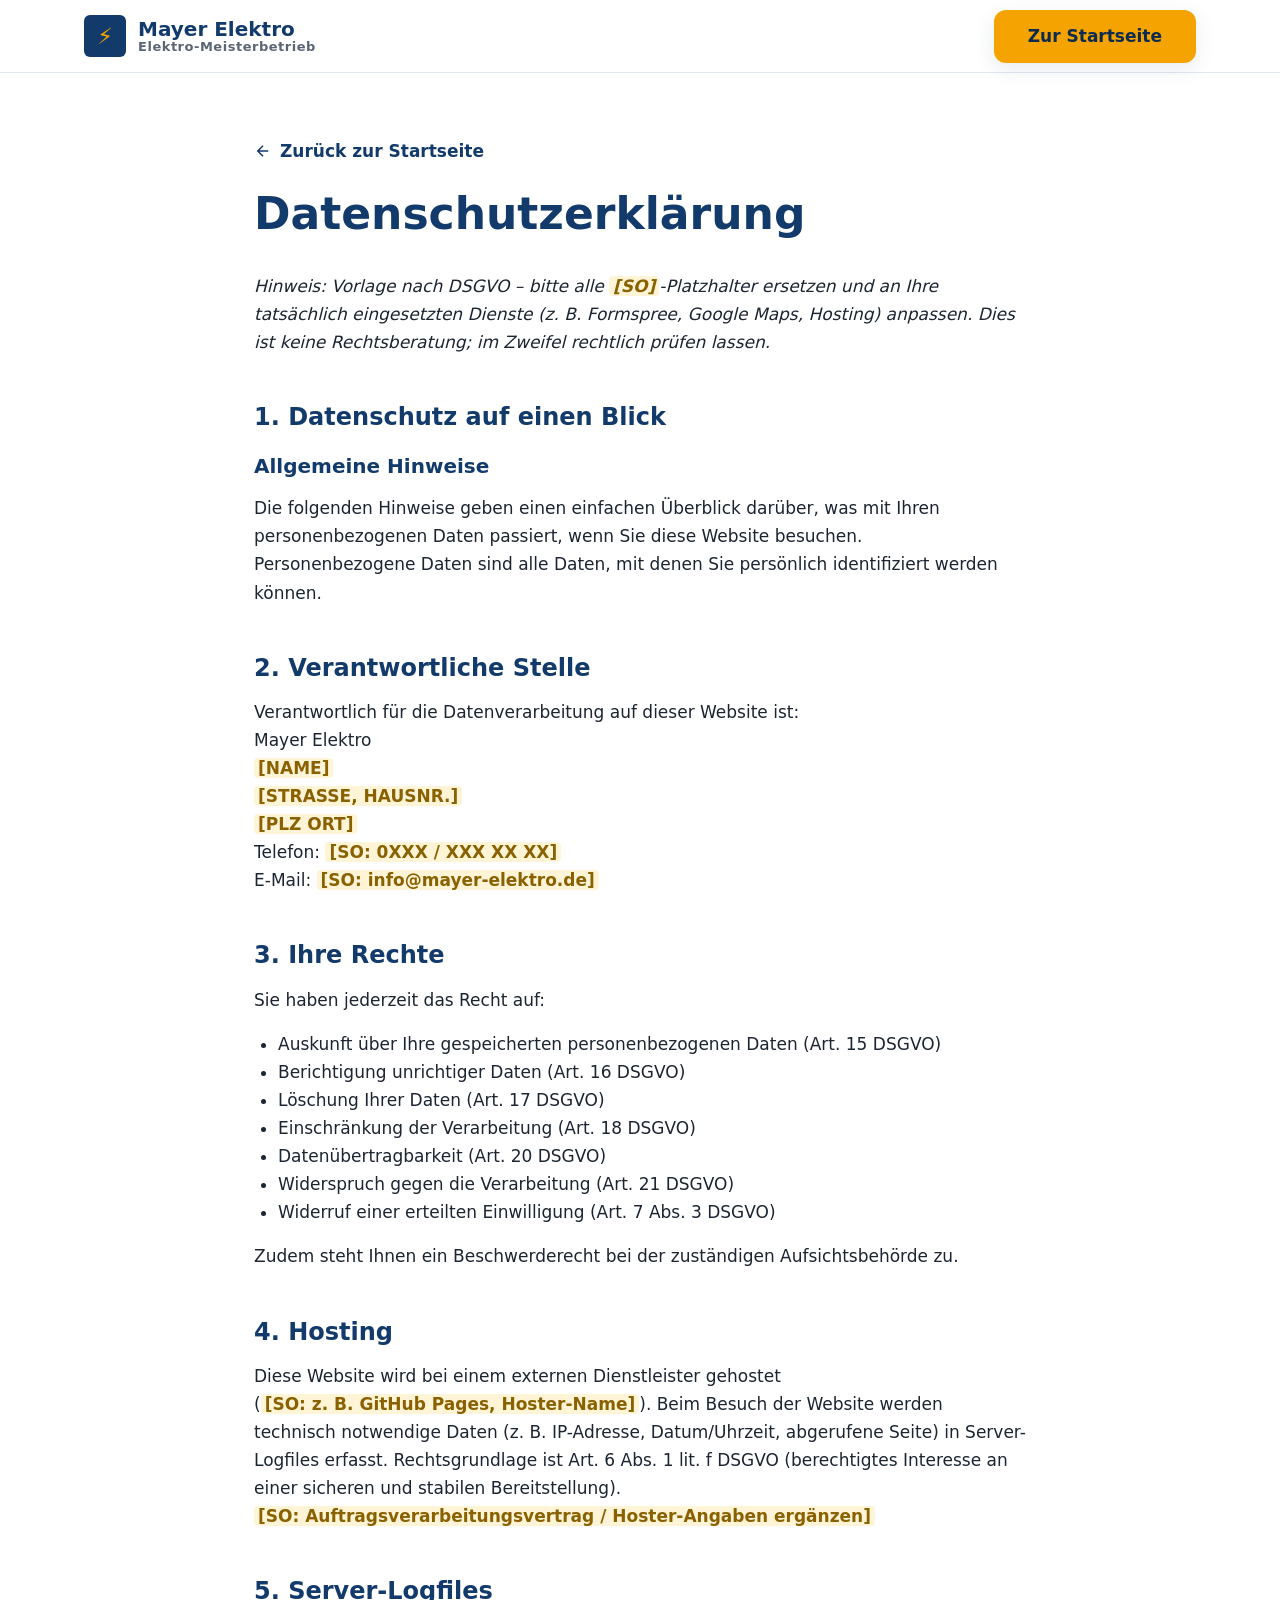
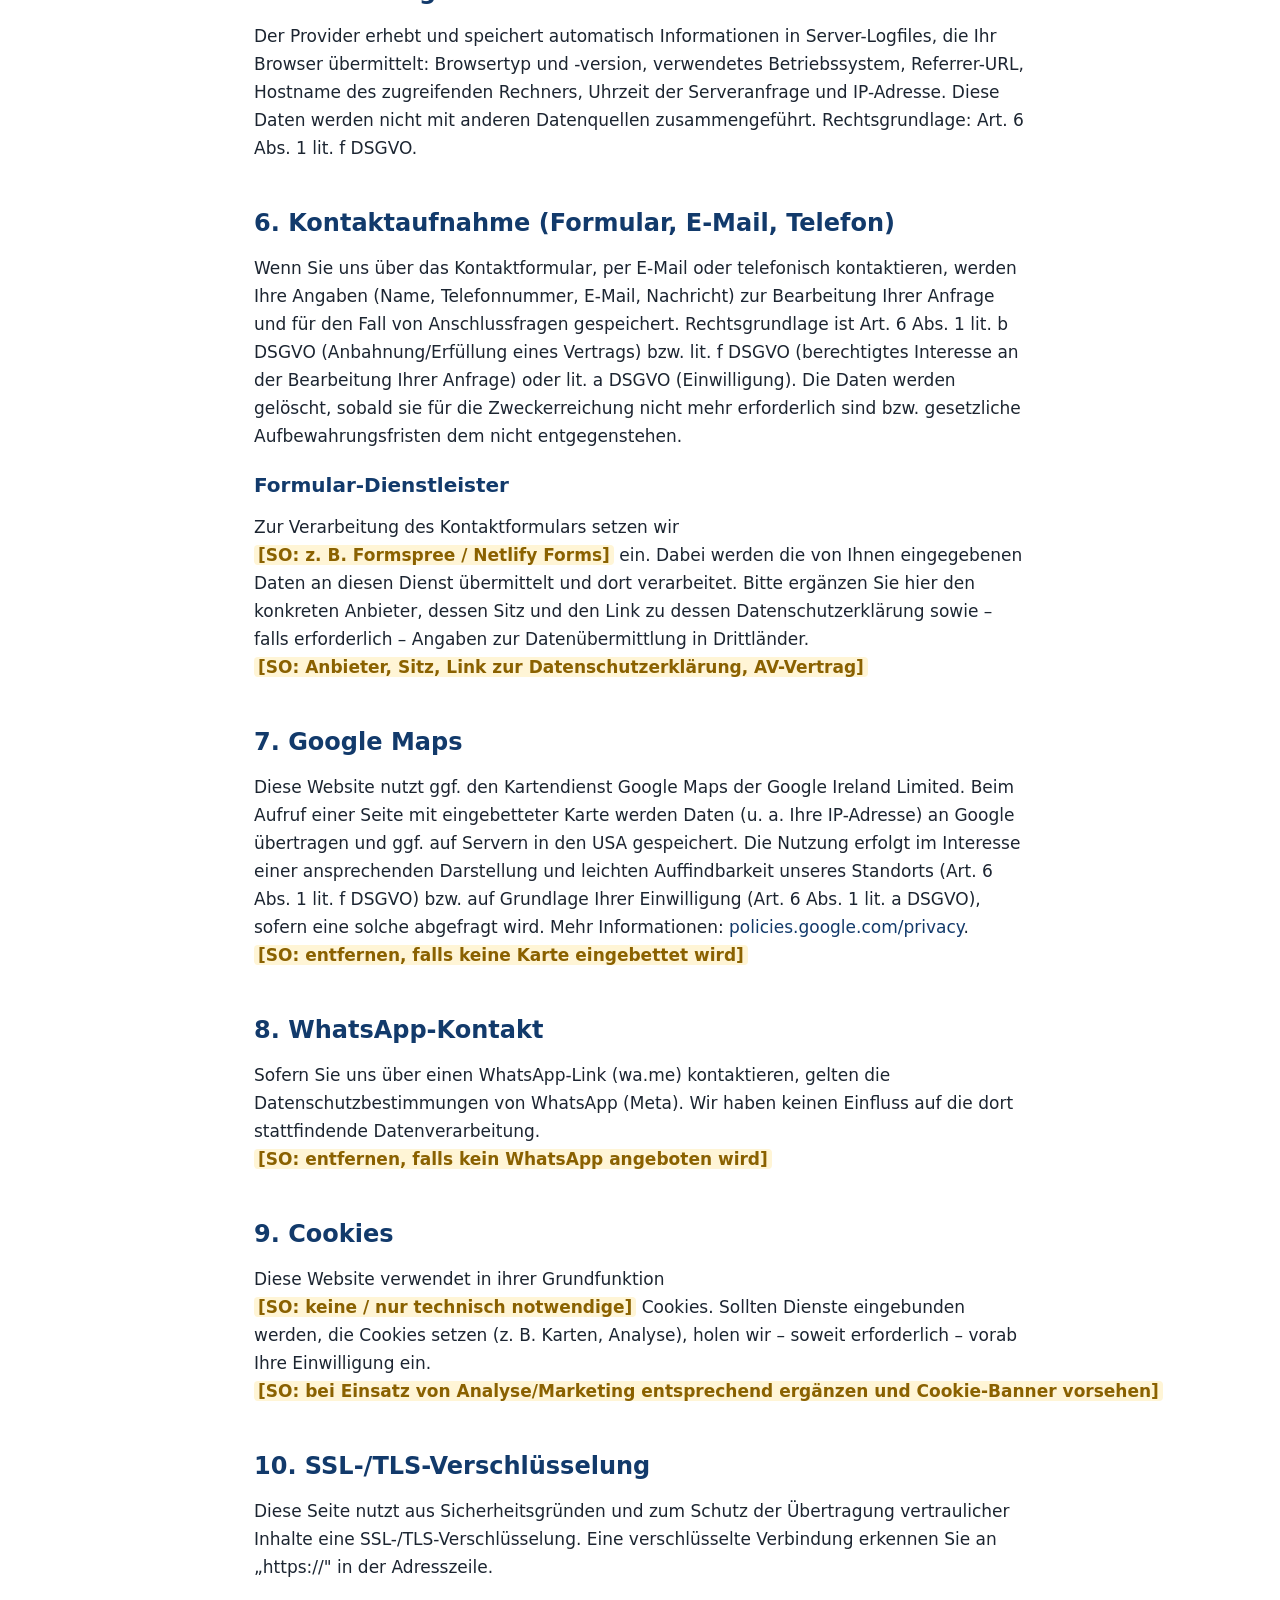
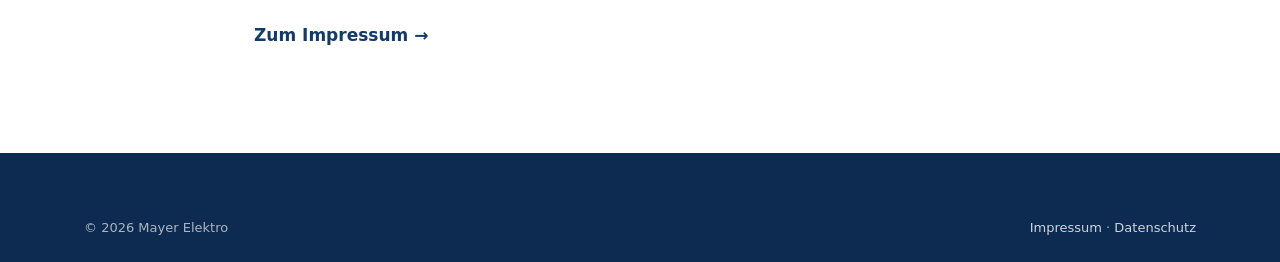
==== datenschutz.html @ 6832758c "Vollständige Website für Mayer Elektro (statisch, GitHub-Pages-ready) - index.html mit allen Abschni" ====
<!DOCTYPE html>
<html lang="de">
<head>
  <meta charset="UTF-8" />
  <meta name="viewport" content="width=device-width, initial-scale=1.0" />
  <title>Datenschutzerklärung – Mayer Elektro</title>
  <meta name="description" content="Datenschutzerklärung von Mayer Elektro gemäß DSGVO." />
  <meta name="robots" content="index, follow" />
  <link rel="stylesheet" href="styles.css" />
  <link rel="icon" href="data:image/svg+xml,<svg xmlns='http://www.w3.org/2000/svg' viewBox='0 0 100 100'><text y='.9em' font-size='90'>⚡</text></svg>" />
</head>
<body>
  <a class="skip-link" href="#inhalt">Zum Inhalt springen</a>

  <header class="site-header">
    <div class="container">
      <nav class="nav" aria-label="Hauptnavigation">
        <a class="brand" href="index.html" aria-label="Mayer Elektro Startseite">
          <span class="brand__mark" aria-hidden="true">⚡</span>
          <span class="brand__name">Mayer Elektro<small>Elektro-Meisterbetrieb</small></span>
        </a>
        <div class="nav__cta">
          <a class="btn btn--primary btn--desktop" href="index.html">Zur Startseite</a>
        </div>
      </nav>
    </div>
  </header>

  <main id="inhalt" class="legal">
    <a class="back-link" href="index.html">
      <svg viewBox="0 0 24 24" width="18" height="18" fill="none" stroke="currentColor" stroke-width="2" aria-hidden="true"><path d="M19 12H5M12 19l-7-7 7-7"/></svg>
      Zurück zur Startseite
    </a>

    <h1>Datenschutzerklärung</h1>
    <p><em>Hinweis: Vorlage nach DSGVO – bitte alle <span class="ph">[SO]</span>-Platzhalter ersetzen
      und an Ihre tatsächlich eingesetzten Dienste (z. B. Formspree, Google Maps, Hosting) anpassen.
      Dies ist keine Rechtsberatung; im Zweifel rechtlich prüfen lassen.</em></p>

    <h2>1. Datenschutz auf einen Blick</h2>
    <h3>Allgemeine Hinweise</h3>
    <p>
      Die folgenden Hinweise geben einen einfachen Überblick darüber, was mit Ihren personenbezogenen
      Daten passiert, wenn Sie diese Website besuchen. Personenbezogene Daten sind alle Daten, mit denen
      Sie persönlich identifiziert werden können.
    </p>

    <h2>2. Verantwortliche Stelle</h2>
    <p>
      Verantwortlich für die Datenverarbeitung auf dieser Website ist:<br />
      Mayer Elektro<br />
      <span class="ph">[NAME]</span><br />
      <span class="ph">[STRASSE, HAUSNR.]</span><br />
      <span class="ph">[PLZ ORT]</span><br />
      Telefon: <span class="ph">[SO: 0XXX / XXX XX XX]</span><br />
      E-Mail: <span class="ph">[SO: info@mayer-elektro.de]</span>
    </p>

    <h2>3. Ihre Rechte</h2>
    <p>Sie haben jederzeit das Recht auf:</p>
    <ul>
      <li>Auskunft über Ihre gespeicherten personenbezogenen Daten (Art. 15 DSGVO)</li>
      <li>Berichtigung unrichtiger Daten (Art. 16 DSGVO)</li>
      <li>Löschung Ihrer Daten (Art. 17 DSGVO)</li>
      <li>Einschränkung der Verarbeitung (Art. 18 DSGVO)</li>
      <li>Datenübertragbarkeit (Art. 20 DSGVO)</li>
      <li>Widerspruch gegen die Verarbeitung (Art. 21 DSGVO)</li>
      <li>Widerruf einer erteilten Einwilligung (Art. 7 Abs. 3 DSGVO)</li>
    </ul>
    <p>
      Zudem steht Ihnen ein Beschwerderecht bei der zuständigen Aufsichtsbehörde zu.
    </p>

    <h2>4. Hosting</h2>
    <p>
      Diese Website wird bei einem externen Dienstleister gehostet (<span class="ph">[SO: z. B. GitHub Pages,
      Hoster-Name]</span>). Beim Besuch der Website werden technisch notwendige Daten (z. B. IP-Adresse,
      Datum/Uhrzeit, abgerufene Seite) in Server-Logfiles erfasst. Rechtsgrundlage ist Art. 6 Abs. 1 lit. f
      DSGVO (berechtigtes Interesse an einer sicheren und stabilen Bereitstellung).
      <span class="ph">[SO: Auftragsverarbeitungsvertrag / Hoster-Angaben ergänzen]</span>
    </p>

    <h2>5. Server-Logfiles</h2>
    <p>
      Der Provider erhebt und speichert automatisch Informationen in Server-Logfiles, die Ihr Browser
      übermittelt: Browsertyp und -version, verwendetes Betriebssystem, Referrer-URL, Hostname des
      zugreifenden Rechners, Uhrzeit der Serveranfrage und IP-Adresse. Diese Daten werden nicht mit
      anderen Datenquellen zusammengeführt. Rechtsgrundlage: Art. 6 Abs. 1 lit. f DSGVO.
    </p>

    <h2>6. Kontaktaufnahme (Formular, E-Mail, Telefon)</h2>
    <p>
      Wenn Sie uns über das Kontaktformular, per E-Mail oder telefonisch kontaktieren, werden Ihre
      Angaben (Name, Telefonnummer, E-Mail, Nachricht) zur Bearbeitung Ihrer Anfrage und für den Fall
      von Anschlussfragen gespeichert. Rechtsgrundlage ist Art. 6 Abs. 1 lit. b DSGVO (Anbahnung/Erfüllung
      eines Vertrags) bzw. lit. f DSGVO (berechtigtes Interesse an der Bearbeitung Ihrer Anfrage) oder
      lit. a DSGVO (Einwilligung). Die Daten werden gelöscht, sobald sie für die Zweckerreichung nicht
      mehr erforderlich sind bzw. gesetzliche Aufbewahrungsfristen dem nicht entgegenstehen.
    </p>

    <h3>Formular-Dienstleister</h3>
    <p>
      Zur Verarbeitung des Kontaktformulars setzen wir <span class="ph">[SO: z. B. Formspree / Netlify Forms]</span>
      ein. Dabei werden die von Ihnen eingegebenen Daten an diesen Dienst übermittelt und dort verarbeitet.
      Bitte ergänzen Sie hier den konkreten Anbieter, dessen Sitz und den Link zu dessen Datenschutzerklärung
      sowie – falls erforderlich – Angaben zur Datenübermittlung in Drittländer.
      <span class="ph">[SO: Anbieter, Sitz, Link zur Datenschutzerklärung, AV-Vertrag]</span>
    </p>

    <h2>7. Google Maps</h2>
    <p>
      Diese Website nutzt ggf. den Kartendienst Google Maps der Google Ireland Limited. Beim Aufruf einer
      Seite mit eingebetteter Karte werden Daten (u. a. Ihre IP-Adresse) an Google übertragen und ggf. auf
      Servern in den USA gespeichert. Die Nutzung erfolgt im Interesse einer ansprechenden Darstellung und
      leichten Auffindbarkeit unseres Standorts (Art. 6 Abs. 1 lit. f DSGVO) bzw. auf Grundlage Ihrer
      Einwilligung (Art. 6 Abs. 1 lit. a DSGVO), sofern eine solche abgefragt wird.
      Mehr Informationen: <a href="https://policies.google.com/privacy" target="_blank" rel="noopener">policies.google.com/privacy</a>.
      <span class="ph">[SO: entfernen, falls keine Karte eingebettet wird]</span>
    </p>

    <h2>8. WhatsApp-Kontakt</h2>
    <p>
      Sofern Sie uns über einen WhatsApp-Link (wa.me) kontaktieren, gelten die Datenschutzbestimmungen von
      WhatsApp (Meta). Wir haben keinen Einfluss auf die dort stattfindende Datenverarbeitung.
      <span class="ph">[SO: entfernen, falls kein WhatsApp angeboten wird]</span>
    </p>

    <h2>9. Cookies</h2>
    <p>
      Diese Website verwendet in ihrer Grundfunktion <span class="ph">[SO: keine / nur technisch notwendige]</span>
      Cookies. Sollten Dienste eingebunden werden, die Cookies setzen (z. B. Karten, Analyse), holen wir –
      soweit erforderlich – vorab Ihre Einwilligung ein. <span class="ph">[SO: bei Einsatz von Analyse/Marketing
      entsprechend ergänzen und Cookie-Banner vorsehen]</span>
    </p>

    <h2>10. SSL-/TLS-Verschlüsselung</h2>
    <p>
      Diese Seite nutzt aus Sicherheitsgründen und zum Schutz der Übertragung vertraulicher Inhalte eine
      SSL-/TLS-Verschlüsselung. Eine verschlüsselte Verbindung erkennen Sie an „https://" in der Adresszeile.
    </p>

    <p style="margin-top:2.5rem">
      <a class="back-link" href="impressum.html">Zum Impressum →</a>
    </p>
  </main>

  <footer class="site-footer">
    <div class="container">
      <div class="footer-bottom" style="border:0;padding-top:0">
        <span>© <span id="year">2026</span> Mayer Elektro</span>
        <span><a href="impressum.html">Impressum</a> · <a href="datenschutz.html">Datenschutz</a></span>
      </div>
    </div>
  </footer>
  <script src="script.js"></script>
</body>
</html>
---- styles.css ----
/* =========================================================================
   Mayer Elektro – Stylesheet
   -------------------------------------------------------------------------
   Aufbau:
   1. Design-System (CSS-Variablen: Farben, Typografie, Abstände)
   2. Basis / Reset
   3. Layout-Helfer
   4. Buttons & CTAs
   5. Header / Navigation
   6. Hero
   7. Sektionen (Leistungen, Über uns, Referenzen, Bewertungen, Ablauf)
   8. Kontakt & Formular
   9. Footer
   10. Rechtstexte (Impressum / Datenschutz)
   11. Responsive / Media Queries

   >> Farben & Look zentral hier oben in ":root" anpassen. <<
   ========================================================================= */

/* =========================================================================
   1. DESIGN-SYSTEM  –  hier zentral Farben/Typo/Abstände ändern
   ========================================================================= */
:root {
  /* ---- Markenfarben ---------------------------------------------------- */
  --color-primary:        #123a6b; /* seriöses Tiefblau (Hauptfarbe)       */
  --color-primary-dark:   #0d2b50; /* dunklere Variante (Header/Footer)    */
  --color-primary-light:  #2f5c96; /* hellere Variante (Hover/Verläufe)    */
  --color-accent:         #f5a300; /* warmer Akzent (CTAs, Highlights)     */
  --color-accent-dark:    #d98e00; /* Akzent Hover                         */

  /* ---- Neutrale Töne --------------------------------------------------- */
  --color-text:           #1c2531; /* Fließtext                            */
  --color-text-muted:     #5b6675; /* sekundärer Text                      */
  --color-bg:             #ffffff; /* Seitenhintergrund                    */
  --color-bg-alt:         #f4f7fb; /* abwechselnder Sektionshintergrund    */
  --color-border:         #e2e8f2; /* Linien / Kartenränder                */
  --color-white:          #ffffff;

  /* ---- Status ---------------------------------------------------------- */
  --color-emergency:      #d92d20; /* Notdienst-Rot                        */

  /* ---- Typografie ------------------------------------------------------ */
  --font-base: "Segoe UI", system-ui, -apple-system, Roboto, Helvetica, Arial, sans-serif;
  --fs-xs:   0.8125rem;   /* 13px */
  --fs-sm:   0.9375rem;   /* 15px */
  --fs-base: 1.0625rem;   /* 17px */
  --fs-md:   1.25rem;     /* 20px */
  --fs-lg:   1.5rem;      /* 24px */
  --fs-xl:   2rem;        /* 32px */
  --fs-2xl:  2.75rem;     /* 44px */
  --fs-3xl:  3.5rem;      /* 56px */
  --lh-tight: 1.15;
  --lh-base:  1.65;

  /* ---- Abstände (Spacing-Skala) --------------------------------------- */
  --space-1: 0.25rem;
  --space-2: 0.5rem;
  --space-3: 0.75rem;
  --space-4: 1rem;
  --space-5: 1.5rem;
  --space-6: 2rem;
  --space-7: 3rem;
  --space-8: 4rem;
  --space-9: 6rem;

  /* ---- Radius / Schatten / Sonstiges ---------------------------------- */
  --radius-sm: 6px;
  --radius:    12px;
  --radius-lg: 20px;
  --shadow-sm: 0 1px 3px rgba(18, 58, 107, 0.08);
  --shadow:    0 6px 20px rgba(18, 58, 107, 0.10);
  --shadow-lg: 0 16px 40px rgba(18, 58, 107, 0.15);
  --container:  1160px;   /* max. Inhaltsbreite */
  --transition: 0.2s ease;
}

/* =========================================================================
   2. BASIS / RESET
   ========================================================================= */
*,
*::before,
*::after { box-sizing: border-box; }

html {
  scroll-behavior: smooth;
  scroll-padding-top: 90px; /* Platz für fixierten Header bei Anker-Links */
}

body {
  margin: 0;
  font-family: var(--font-base);
  font-size: var(--fs-base);
  line-height: var(--lh-base);
  color: var(--color-text);
  background: var(--color-bg);
  -webkit-font-smoothing: antialiased;
  text-rendering: optimizeLegibility;
}

img { max-width: 100%; display: block; }

a {
  color: var(--color-primary);
  text-decoration: none;
  transition: color var(--transition);
}
a:hover { color: var(--color-primary-light); }

h1, h2, h3, h4 {
  line-height: var(--lh-tight);
  color: var(--color-primary);
  margin: 0 0 var(--space-4);
  font-weight: 700;
}

p { margin: 0 0 var(--space-4); }

ul { margin: 0; padding: 0; }

/* Sichtbare Fokuszustände für Tastaturbedienung (Barrierefreiheit) */
:focus-visible {
  outline: 3px solid var(--color-accent);
  outline-offset: 3px;
  border-radius: var(--radius-sm);
}

/* Nur für Screenreader sichtbar */
.visually-hidden {
  position: absolute;
  width: 1px; height: 1px;
  padding: 0; margin: -1px;
  overflow: hidden; clip: rect(0 0 0 0);
  white-space: nowrap; border: 0;
}

/* "Zum Inhalt springen"-Link */
.skip-link {
  position: absolute;
  left: var(--space-4);
  top: -100px;
  z-index: 1000;
  background: var(--color-accent);
  color: var(--color-primary-dark);
  padding: var(--space-3) var(--space-5);
  border-radius: var(--radius-sm);
  font-weight: 700;
  transition: top var(--transition);
}
.skip-link:focus { top: var(--space-4); }

/* =========================================================================
   3. LAYOUT-HELFER
   ========================================================================= */
.container {
  width: 100%;
  max-width: var(--container);
  margin: 0 auto;
  padding: 0 var(--space-5);
}

.section {
  padding: var(--space-8) 0;
}
.section--alt { background: var(--color-bg-alt); }

.section__head {
  max-width: 720px;
  margin: 0 auto var(--space-7);
  text-align: center;
}
.section__eyebrow {
  display: inline-block;
  font-size: var(--fs-sm);
  font-weight: 700;
  letter-spacing: 0.08em;
  text-transform: uppercase;
  color: var(--color-accent-dark);
  margin-bottom: var(--space-3);
}
.section__title { font-size: var(--fs-xl); }
.section__lead  { font-size: var(--fs-md); color: var(--color-text-muted); }

/* Platzhalter-Markierung [SO] – zentral gestylt, damit leicht auffindbar */
.ph {
  background: #fff5d6;
  color: #8a6100;
  padding: 0 4px;
  border-radius: 4px;
  font-weight: 600;
  white-space: nowrap;
}

/* =========================================================================
   4. BUTTONS & CTAs
   ========================================================================= */
.btn {
  display: inline-flex;
  align-items: center;
  gap: var(--space-2);
  padding: var(--space-4) var(--space-6);
  font-size: var(--fs-base);
  font-weight: 700;
  border-radius: var(--radius);
  border: 2px solid transparent;
  cursor: pointer;
  transition: transform var(--transition), background var(--transition),
              box-shadow var(--transition), color var(--transition);
  line-height: 1;
  text-align: center;
}
.btn:hover { transform: translateY(-2px); }
.btn:active { transform: translateY(0); }

.btn--primary {
  background: var(--color-accent);
  color: var(--color-primary-dark);
  box-shadow: var(--shadow);
}
.btn--primary:hover { background: var(--color-accent-dark); color: var(--color-primary-dark); }

.btn--ghost {
  background: transparent;
  color: var(--color-white);
  border-color: rgba(255, 255, 255, 0.6);
}
.btn--ghost:hover { background: rgba(255, 255, 255, 0.12); color: var(--color-white); }

.btn--solid {
  background: var(--color-primary);
  color: var(--color-white);
}
.btn--solid:hover { background: var(--color-primary-light); color: var(--color-white); }

.btn--whatsapp {
  background: #25d366;
  color: #06331a;
}
.btn--whatsapp:hover { background: #1eb457; color: #06331a; }

.btn--block { width: 100%; justify-content: center; }

.btn__icon { width: 20px; height: 20px; flex: none; }

/* =========================================================================
   5. HEADER / NAVIGATION
   ========================================================================= */
.site-header {
  position: sticky;
  top: 0;
  z-index: 100;
  background: rgba(255, 255, 255, 0.96);
  backdrop-filter: blur(8px);
  border-bottom: 1px solid var(--color-border);
}
.nav {
  display: flex;
  align-items: center;
  justify-content: space-between;
  gap: var(--space-5);
  min-height: 72px;
}

/* Logo-Platzhalter */
.brand {
  display: flex;
  align-items: center;
  gap: var(--space-3);
  font-weight: 800;
  font-size: var(--fs-md);
  color: var(--color-primary);
}
.brand:hover { color: var(--color-primary); }
.brand__mark {
  width: 42px; height: 42px;
  display: grid; place-items: center;
  background: var(--color-primary);
  color: var(--color-accent);
  border-radius: var(--radius-sm);
  font-size: 1.4rem;
}
.brand__name { line-height: 1.1; }
.brand__name small {
  display: block;
  font-size: var(--fs-xs);
  font-weight: 600;
  color: var(--color-text-muted);
  letter-spacing: 0.04em;
}

.nav__links {
  display: flex;
  align-items: center;
  gap: var(--space-5);
  list-style: none;
}
.nav__links a {
  font-weight: 600;
  color: var(--color-text);
  font-size: var(--fs-sm);
}
.nav__links a:hover { color: var(--color-primary); }

.nav__cta { display: flex; align-items: center; gap: var(--space-3); }

/* Mobiler Menü-Button (Hamburger) */
.nav__toggle {
  display: none;
  flex-direction: column;
  gap: 5px;
  width: 46px; height: 46px;
  padding: 11px;
  background: var(--color-primary);
  border: none;
  border-radius: var(--radius-sm);
  cursor: pointer;
}
.nav__toggle span {
  display: block;
  height: 3px;
  background: var(--color-white);
  border-radius: 2px;
  transition: transform var(--transition), opacity var(--transition);
}

/* =========================================================================
   6. HERO
   ========================================================================= */
.hero {
  position: relative;
  color: var(--color-white);
  background:
    linear-gradient(135deg, rgba(13, 43, 80, 0.94), rgba(18, 58, 107, 0.86)),
    /* dezentes Muster als Platzhalter für späteres Hintergrundbild */
    repeating-linear-gradient(45deg, #10335e 0, #10335e 24px, #123a6b 24px, #123a6b 48px);
  overflow: hidden;
}
.hero__inner {
  display: grid;
  grid-template-columns: 1.1fr 0.9fr;
  gap: var(--space-8);
  align-items: center;
  padding: var(--space-9) 0;
}
.hero h1 {
  color: var(--color-white);
  font-size: var(--fs-3xl);
  margin-bottom: var(--space-5);
}
.hero h1 .accent { color: var(--color-accent); }
.hero__lead {
  font-size: var(--fs-md);
  color: rgba(255, 255, 255, 0.9);
  max-width: 34ch;
  margin-bottom: var(--space-6);
}
.hero__actions {
  display: flex;
  flex-wrap: wrap;
  gap: var(--space-4);
  margin-bottom: var(--space-6);
}
.hero__trust {
  display: flex;
  flex-wrap: wrap;
  gap: var(--space-5);
  font-size: var(--fs-sm);
  color: rgba(255, 255, 255, 0.85);
}
.hero__trust li {
  display: flex; align-items: center; gap: var(--space-2);
  list-style: none;
}
.hero__trust svg { width: 20px; height: 20px; color: var(--color-accent); flex: none; }

/* Notdienst-Badge */
.emergency-badge {
  display: inline-flex;
  align-items: center;
  gap: var(--space-3);
  background: var(--color-emergency);
  color: var(--color-white);
  padding: var(--space-3) var(--space-4);
  border-radius: 999px;
  font-weight: 700;
  font-size: var(--fs-sm);
  margin-bottom: var(--space-5);
  box-shadow: var(--shadow);
  text-decoration: none;
}
.emergency-badge:hover { color: var(--color-white); background: #c0261a; }
.emergency-badge .ph { background: rgba(255,255,255,0.2); color: #fff; }
.emergency-badge .pulse {
  width: 10px; height: 10px;
  background: var(--color-white);
  border-radius: 50%;
  animation: pulse 1.6s infinite;
}
@keyframes pulse {
  0%   { box-shadow: 0 0 0 0 rgba(255, 255, 255, 0.7); }
  70%  { box-shadow: 0 0 0 10px rgba(255, 255, 255, 0); }
  100% { box-shadow: 0 0 0 0 rgba(255, 255, 255, 0); }
}

/* Hero-Bild-Platzhalter (Karte mit Kennzahlen) */
.hero__card {
  background: rgba(255, 255, 255, 0.08);
  border: 1px solid rgba(255, 255, 255, 0.18);
  border-radius: var(--radius-lg);
  padding: var(--space-6);
  backdrop-filter: blur(4px);
}
.hero__photo {
  aspect-ratio: 4 / 3;
  border-radius: var(--radius);
  background:
    linear-gradient(135deg, rgba(245, 163, 0, 0.25), rgba(47, 92, 150, 0.25));
  display: grid; place-items: center;
  color: rgba(255, 255, 255, 0.75);
  font-size: var(--fs-sm);
  text-align: center;
  padding: var(--space-5);
  margin-bottom: var(--space-5);
  border: 1px dashed rgba(255, 255, 255, 0.3);
}
.hero__stats {
  display: grid;
  grid-template-columns: repeat(3, 1fr);
  gap: var(--space-4);
  text-align: center;
}
.hero__stats strong {
  display: block;
  font-size: var(--fs-lg);
  color: var(--color-accent);
}
.hero__stats span { font-size: var(--fs-xs); color: rgba(255, 255, 255, 0.85); }

/* =========================================================================
   7. SEKTIONEN
   ========================================================================= */

/* ---- Leistungen (Karten-Grid) ---------------------------------------- */
.grid {
  display: grid;
  gap: var(--space-5);
}
.grid--services { grid-template-columns: repeat(3, 1fr); }
.grid--3        { grid-template-columns: repeat(3, 1fr); }
.grid--4        { grid-template-columns: repeat(4, 1fr); }

.card {
  background: var(--color-white);
  border: 1px solid var(--color-border);
  border-radius: var(--radius);
  padding: var(--space-6);
  box-shadow: var(--shadow-sm);
  transition: transform var(--transition), box-shadow var(--transition),
              border-color var(--transition);
}
.card:hover {
  transform: translateY(-4px);
  box-shadow: var(--shadow);
  border-color: var(--color-primary-light);
}
.card__icon {
  width: 54px; height: 54px;
  display: grid; place-items: center;
  background: var(--color-bg-alt);
  color: var(--color-primary);
  border-radius: var(--radius-sm);
  margin-bottom: var(--space-4);
}
.card__icon svg { width: 28px; height: 28px; }
.card h3 { font-size: var(--fs-md); margin-bottom: var(--space-2); }
.card p  { color: var(--color-text-muted); font-size: var(--fs-sm); margin: 0; }

/* ---- Über uns -------------------------------------------------------- */
.about {
  display: grid;
  grid-template-columns: 0.9fr 1.1fr;
  gap: var(--space-8);
  align-items: center;
}
.about__photo {
  aspect-ratio: 4 / 3;
  border-radius: var(--radius-lg);
  background: linear-gradient(135deg, var(--color-primary), var(--color-primary-light));
  display: grid; place-items: center;
  color: rgba(255, 255, 255, 0.85);
  text-align: center;
  padding: var(--space-6);
  box-shadow: var(--shadow);
}
.about h2 { font-size: var(--fs-xl); }
.about__badges {
  display: flex;
  flex-wrap: wrap;
  gap: var(--space-3);
  margin: var(--space-5) 0;
}
.badge {
  display: inline-flex;
  align-items: center;
  gap: var(--space-2);
  background: var(--color-bg-alt);
  border: 1px solid var(--color-border);
  padding: var(--space-2) var(--space-4);
  border-radius: 999px;
  font-size: var(--fs-sm);
  font-weight: 600;
  color: var(--color-primary);
}
.badge svg { width: 18px; height: 18px; color: var(--color-accent-dark); }
.feature-list { list-style: none; margin: var(--space-4) 0 0; }
.feature-list li {
  display: flex; align-items: flex-start; gap: var(--space-3);
  margin-bottom: var(--space-3);
  color: var(--color-text);
}
.feature-list svg { width: 22px; height: 22px; color: var(--color-accent-dark); flex: none; margin-top: 2px; }

/* ---- Referenzen / Galerie -------------------------------------------- */
.gallery { grid-template-columns: repeat(3, 1fr); }
.gallery__item {
  position: relative;
  aspect-ratio: 4 / 3;
  border-radius: var(--radius);
  overflow: hidden;
  background: linear-gradient(135deg, var(--color-bg-alt), #dbe6f5);
  border: 1px solid var(--color-border);
  display: grid; place-items: center;
  color: var(--color-text-muted);
  text-align: center;
  padding: var(--space-4);
  font-size: var(--fs-sm);
}
.gallery__item span {
  position: absolute;
  left: var(--space-3); bottom: var(--space-3);
  background: rgba(18, 58, 107, 0.85);
  color: var(--color-white);
  padding: 4px 10px;
  border-radius: 999px;
  font-size: var(--fs-xs);
  font-weight: 600;
}

/* ---- Kundenstimmen / Bewertungen ------------------------------------- */
/* Wiederverwendbare Komponente: hier später echte Google-Rezensionen einbinden.
   Datenattribute (data-review) erleichtern das spätere Befüllen per API/JS.   */
.reviews-head {
  display: flex;
  align-items: center;
  justify-content: center;
  gap: var(--space-4);
  flex-wrap: wrap;
  margin-bottom: var(--space-6);
}
.reviews-score {
  display: flex; align-items: center; gap: var(--space-3);
  background: var(--color-white);
  border: 1px solid var(--color-border);
  border-radius: 999px;
  padding: var(--space-3) var(--space-5);
  box-shadow: var(--shadow-sm);
  font-weight: 700;
  color: var(--color-primary);
}
.reviews-score .num { font-size: var(--fs-lg); }
.stars { color: var(--color-accent); letter-spacing: 2px; font-size: 1.1rem; }

.review-card {
  background: var(--color-white);
  border: 1px solid var(--color-border);
  border-radius: var(--radius);
  padding: var(--space-6);
  box-shadow: var(--shadow-sm);
  display: flex;
  flex-direction: column;
  gap: var(--space-4);
}
.review-card blockquote {
  margin: 0;
  color: var(--color-text);
  font-size: var(--fs-base);
}
.review-card figcaption {
  display: flex;
  align-items: center;
  gap: var(--space-3);
  margin-top: auto;
}
.review-card .avatar {
  width: 44px; height: 44px;
  border-radius: 50%;
  background: var(--color-primary);
  color: var(--color-white);
  display: grid; place-items: center;
  font-weight: 700;
  flex: none;
}
.review-card .who { font-weight: 700; color: var(--color-primary); font-size: var(--fs-sm); }
.review-card .who small { display: block; font-weight: 500; color: var(--color-text-muted); }

/* ---- So arbeiten wir (Schritte) -------------------------------------- */
.steps { grid-template-columns: repeat(4, 1fr); counter-reset: step; }
.step {
  position: relative;
  background: var(--color-white);
  border: 1px solid var(--color-border);
  border-radius: var(--radius);
  padding: var(--space-6);
  padding-top: var(--space-7);
}
.step__num {
  position: absolute;
  top: calc(-1 * var(--space-4));
  left: var(--space-5);
  width: 46px; height: 46px;
  background: var(--color-accent);
  color: var(--color-primary-dark);
  border-radius: 50%;
  display: grid; place-items: center;
  font-weight: 800;
  font-size: var(--fs-md);
  box-shadow: var(--shadow);
}
.step h3 { font-size: var(--fs-md); margin-bottom: var(--space-2); }
.step p { color: var(--color-text-muted); font-size: var(--fs-sm); margin: 0; }

/* =========================================================================
   8. KONTAKT & FORMULAR
   ========================================================================= */
.contact {
  display: grid;
  grid-template-columns: 1fr 1fr;
  gap: var(--space-7);
  align-items: start;
}
.contact__info { display: flex; flex-direction: column; gap: var(--space-5); }

.info-item {
  display: flex;
  align-items: flex-start;
  gap: var(--space-4);
}
.info-item__icon {
  width: 48px; height: 48px;
  flex: none;
  display: grid; place-items: center;
  background: var(--color-primary);
  color: var(--color-white);
  border-radius: var(--radius-sm);
}
.info-item__icon svg { width: 24px; height: 24px; }
.info-item h3 { font-size: var(--fs-base); margin-bottom: 2px; }
.info-item p, .info-item a { margin: 0; color: var(--color-text-muted); font-size: var(--fs-sm); }
.info-item a { font-weight: 600; color: var(--color-primary); }

.contact__quick {
  display: flex;
  flex-wrap: wrap;
  gap: var(--space-3);
  margin-top: var(--space-2);
}

/* Google-Maps-Platzhalter */
.map-embed {
  margin-top: var(--space-4);
  border-radius: var(--radius);
  overflow: hidden;
  border: 1px solid var(--color-border);
  aspect-ratio: 16 / 10;
  background:
    linear-gradient(135deg, #dfe8f4, #eef3fa);
  display: grid; place-items: center;
  text-align: center;
  color: var(--color-text-muted);
  padding: var(--space-5);
}
.map-embed iframe { width: 100%; height: 100%; border: 0; display: block; }

/* Formular */
.form-card {
  background: var(--color-white);
  border: 1px solid var(--color-border);
  border-radius: var(--radius-lg);
  padding: var(--space-7);
  box-shadow: var(--shadow);
}
.form-row { margin-bottom: var(--space-5); }
.form-row label {
  display: block;
  font-weight: 600;
  font-size: var(--fs-sm);
  color: var(--color-primary);
  margin-bottom: var(--space-2);
}
.form-row .req { color: var(--color-emergency); }
.form-control {
  width: 100%;
  padding: var(--space-4);
  font: inherit;
  font-size: var(--fs-sm);
  color: var(--color-text);
  background: var(--color-bg-alt);
  border: 1.5px solid var(--color-border);
  border-radius: var(--radius-sm);
  transition: border-color var(--transition), box-shadow var(--transition);
}
.form-control:focus {
  outline: none;
  border-color: var(--color-primary-light);
  box-shadow: 0 0 0 3px rgba(47, 92, 150, 0.15);
  background: var(--color-white);
}
textarea.form-control { min-height: 140px; resize: vertical; }

.form-consent {
  display: flex;
  align-items: flex-start;
  gap: var(--space-3);
  font-size: var(--fs-xs);
  color: var(--color-text-muted);
  margin-bottom: var(--space-5);
}
.form-consent input { margin-top: 3px; flex: none; width: 18px; height: 18px; }
.form-note { font-size: var(--fs-xs); color: var(--color-text-muted); margin-top: var(--space-4); }

/* =========================================================================
   9. FOOTER
   ========================================================================= */
.site-footer {
  background: var(--color-primary-dark);
  color: rgba(255, 255, 255, 0.8);
  padding: var(--space-8) 0 var(--space-5);
  font-size: var(--fs-sm);
}
.footer-grid {
  display: grid;
  grid-template-columns: 1.4fr 1fr 1fr;
  gap: var(--space-7);
  margin-bottom: var(--space-6);
}
.site-footer h4 {
  color: var(--color-white);
  font-size: var(--fs-base);
  margin-bottom: var(--space-4);
}
.site-footer a { color: rgba(255, 255, 255, 0.8); }
.site-footer a:hover { color: var(--color-accent); }
.footer-list { list-style: none; display: flex; flex-direction: column; gap: var(--space-2); }
.footer-brand .brand { color: var(--color-white); margin-bottom: var(--space-4); }
.footer-brand .brand__name { color: var(--color-white); }
.footer-brand .brand__name small { color: rgba(255, 255, 255, 0.65); }
.footer-bottom {
  border-top: 1px solid rgba(255, 255, 255, 0.15);
  padding-top: var(--space-5);
  display: flex;
  flex-wrap: wrap;
  justify-content: space-between;
  gap: var(--space-3);
  font-size: var(--fs-xs);
  color: rgba(255, 255, 255, 0.65);
}
.footer-bottom a { color: rgba(255, 255, 255, 0.8); }

/* =========================================================================
   10. RECHTSTEXTE (Impressum / Datenschutz)
   ========================================================================= */
.legal {
  max-width: 820px;
  margin: 0 auto;
  padding: var(--space-8) var(--space-5);
}
.legal h1 { font-size: var(--fs-2xl); margin-bottom: var(--space-6); }
.legal h2 { font-size: var(--fs-lg); margin-top: var(--space-7); }
.legal h3 { font-size: var(--fs-md); margin-top: var(--space-5); }
.legal p, .legal li { color: var(--color-text); }
.legal ul { padding-left: var(--space-5); list-style: disc; margin-bottom: var(--space-4); }
.legal a { word-break: break-word; }
.back-link {
  display: inline-flex; align-items: center; gap: var(--space-2);
  font-weight: 600; margin-bottom: var(--space-5);
}

/* =========================================================================
   11. RESPONSIVE / MEDIA QUERIES  (mobile-first: hier für größere Screens
        und Anpassungen auf kleinen Screens)
   ========================================================================= */

/* ---- Tablet & kleiner ------------------------------------------------- */
@media (max-width: 960px) {
  .hero__inner { grid-template-columns: 1fr; gap: var(--space-7); }
  .hero__card { max-width: 480px; }
  .about { grid-template-columns: 1fr; }
  .contact { grid-template-columns: 1fr; }
  .grid--services, .grid--3 { grid-template-columns: repeat(2, 1fr); }
  .grid--4, .steps { grid-template-columns: repeat(2, 1fr); }
  .gallery { grid-template-columns: repeat(2, 1fr); }
  .footer-grid { grid-template-columns: 1fr 1fr; }
}

/* ---- Mobil ------------------------------------------------------------ */
@media (max-width: 640px) {
  :root {
    --fs-2xl: 2.1rem;
    --fs-3xl: 2.4rem;
    --fs-xl:  1.7rem;
  }
  .section { padding: var(--space-7) 0; }

  /* Navigation: Links einklappen, Hamburger zeigen */
  .nav__toggle { display: flex; }
  .nav__links {
    position: absolute;
    top: 72px; left: 0; right: 0;
    flex-direction: column;
    align-items: stretch;
    gap: 0;
    background: var(--color-white);
    border-bottom: 1px solid var(--color-border);
    box-shadow: var(--shadow);
    padding: var(--space-3) var(--space-5);
    display: none;
  }
  .nav__links.is-open { display: flex; }
  .nav__links li { border-bottom: 1px solid var(--color-border); }
  .nav__links li:last-child { border-bottom: none; }
  .nav__links a { display: block; padding: var(--space-4) 0; }
  .nav__cta .btn--desktop { display: none; } /* Anruf-CTA im Menü wird redundant */

  .hero__actions .btn { width: 100%; justify-content: center; }
  .grid--services, .grid--3, .grid--4, .steps, .gallery { grid-template-columns: 1fr; }
  .footer-grid { grid-template-columns: 1fr; gap: var(--space-6); }
  .step { padding-top: var(--space-6); }
  .form-card { padding: var(--space-5); }
}

/* ---- Bewegung reduzieren (Barrierefreiheit) --------------------------- */
@media (prefers-reduced-motion: reduce) {
  * { animation: none !important; transition: none !important; scroll-behavior: auto !important; }
}
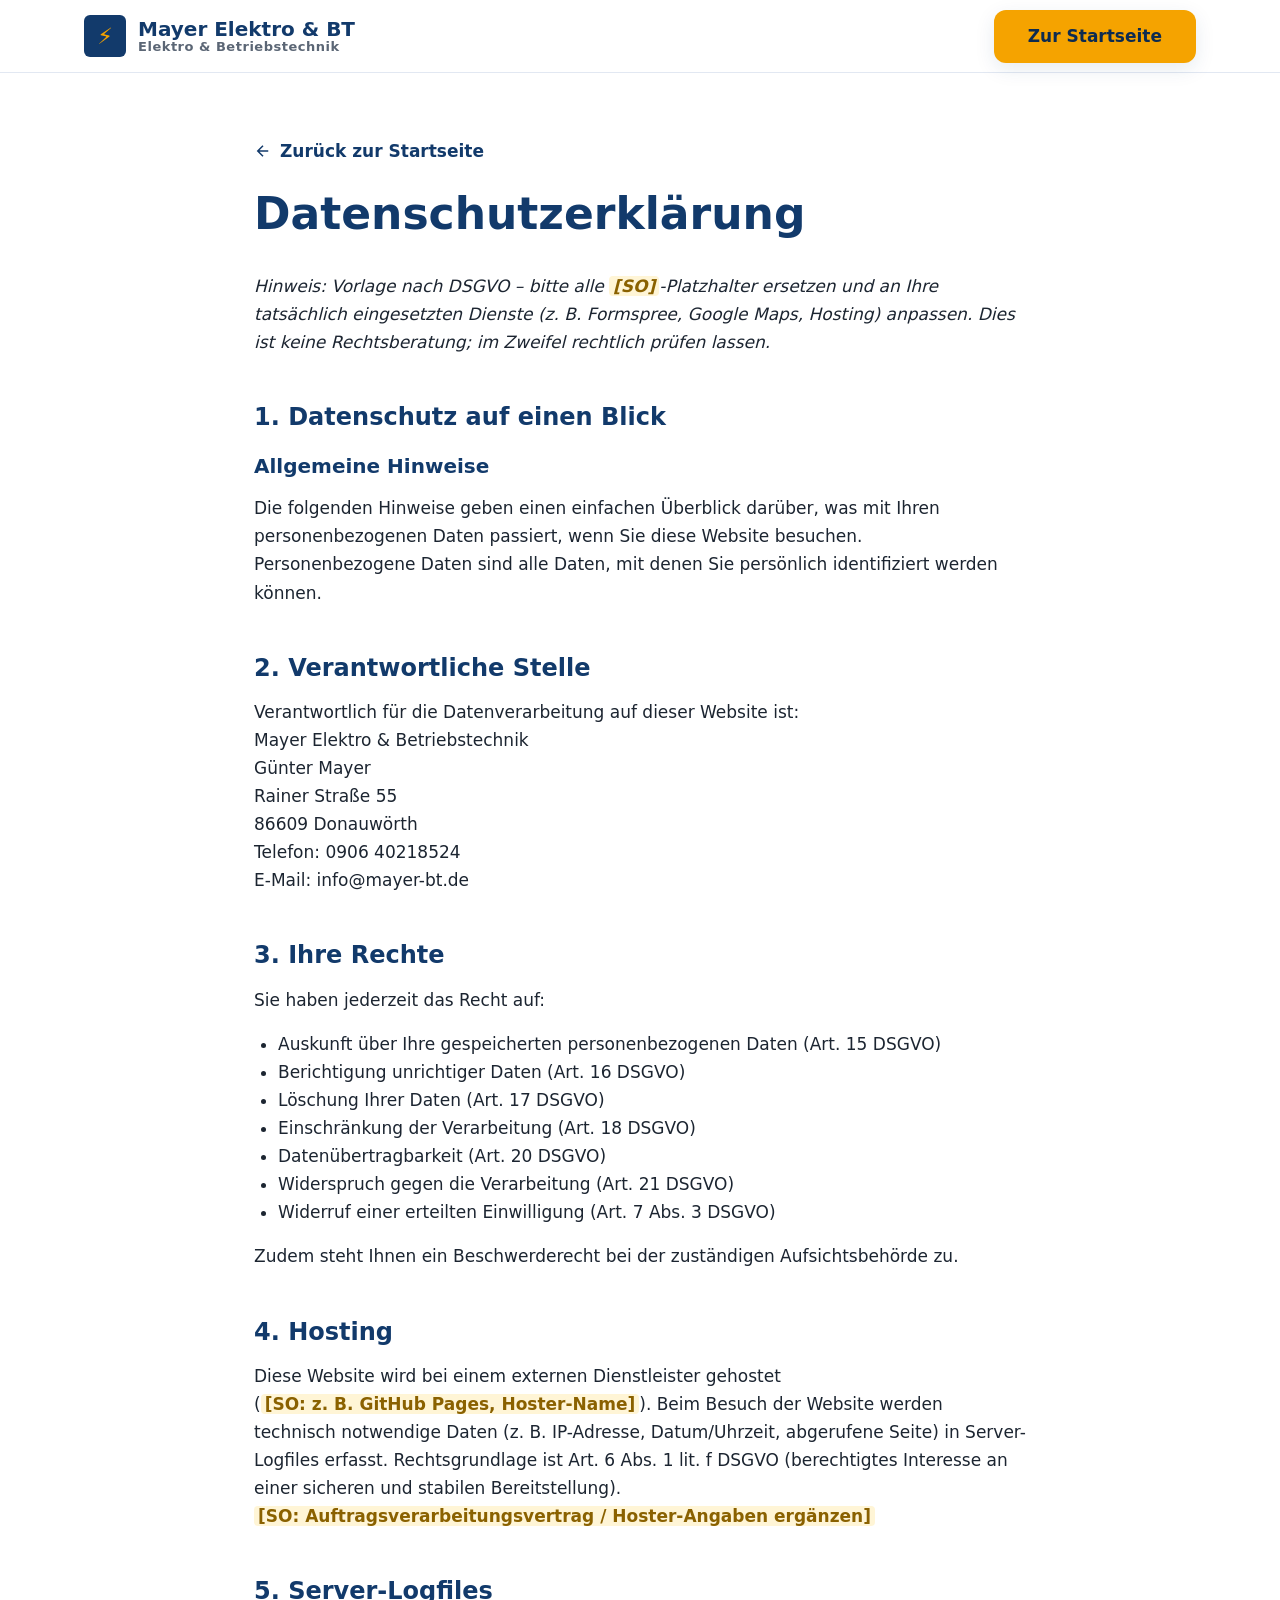
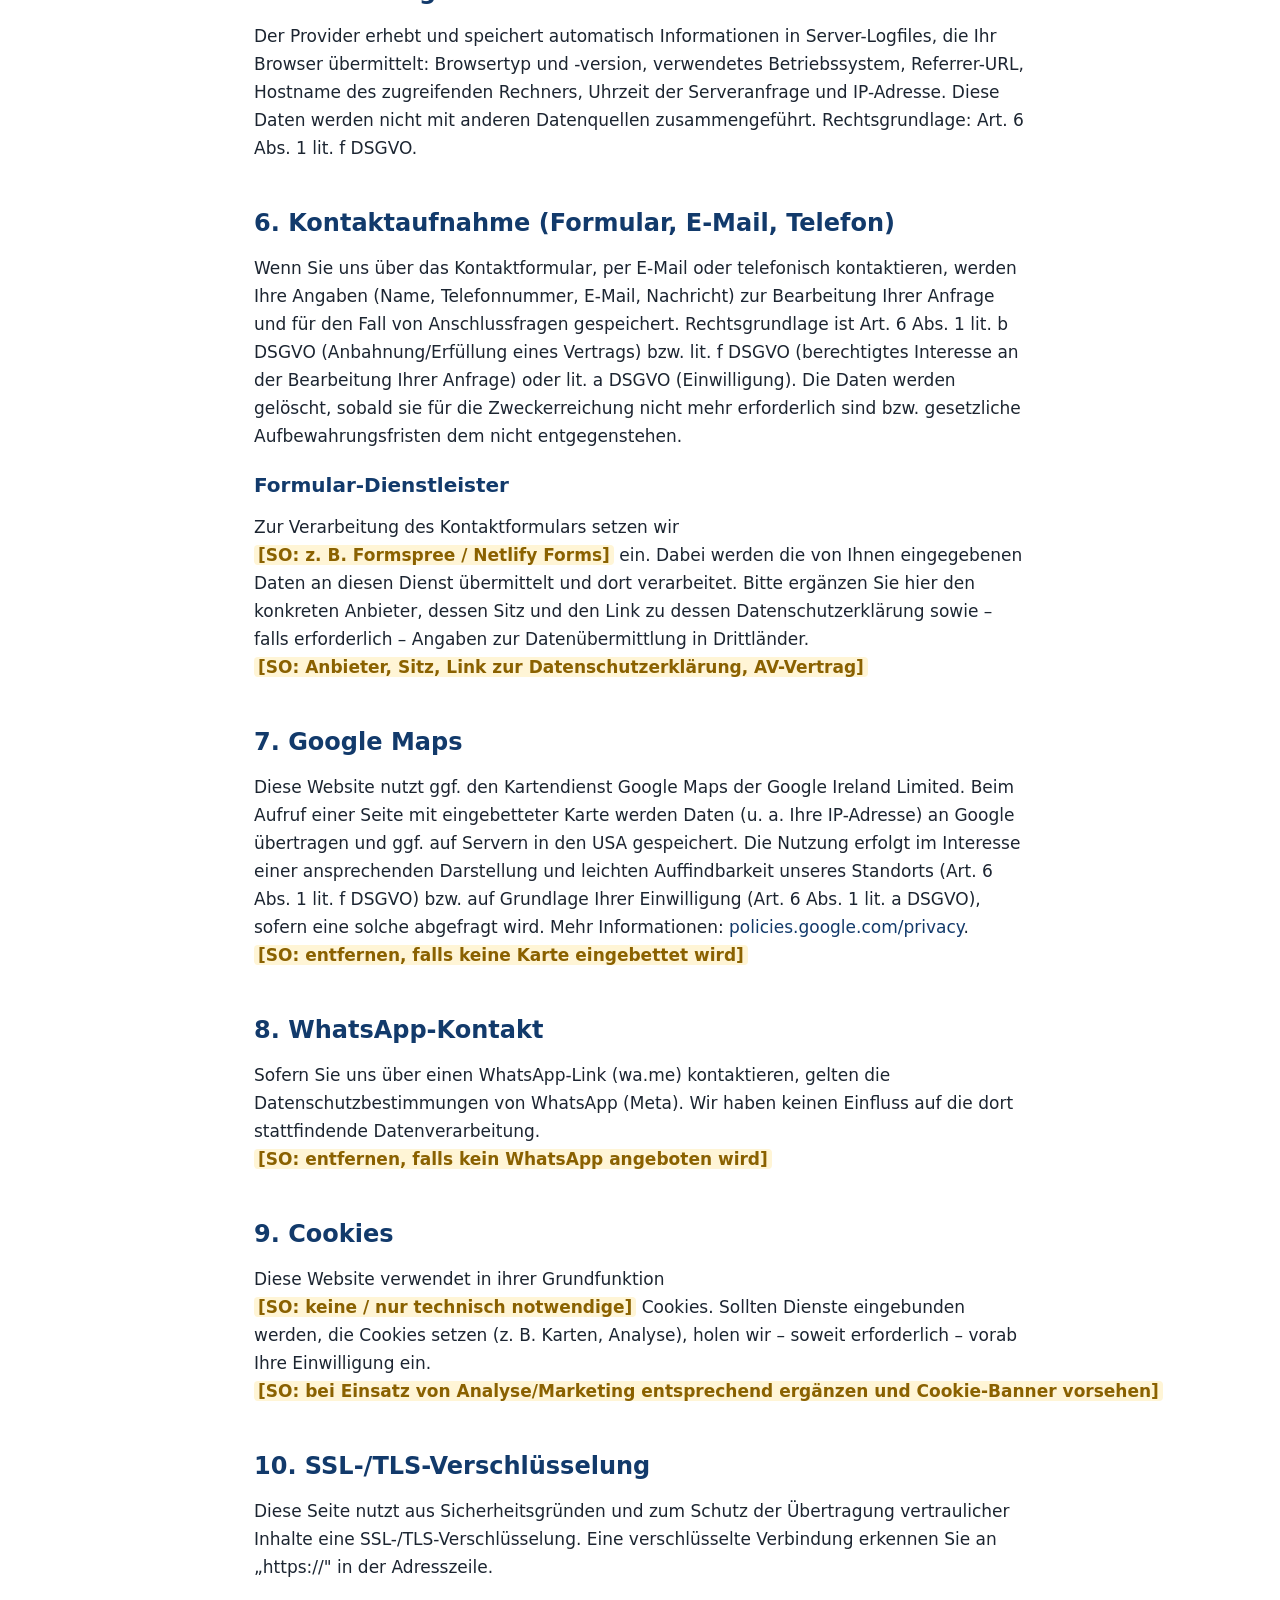
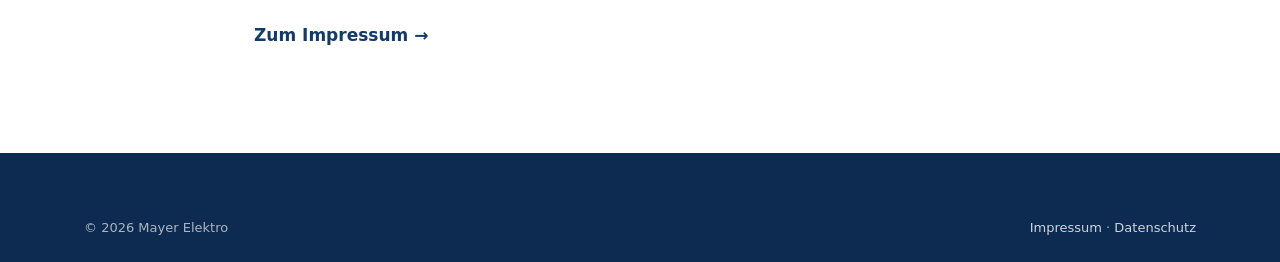
==== commit 6f9fe1a2: "Inhalte an echte Firmendaten von mayer-bt.de angepasst - Firma: Mayer Elektro & Betriebstechnik (Inh" ====
--- a/datenschutz.html
+++ b/datenschutz.html
@@ -3,7 +3,7 @@
 <head>
   <meta charset="UTF-8" />
   <meta name="viewport" content="width=device-width, initial-scale=1.0" />
-  <title>Datenschutzerklärung – Mayer Elektro</title>
+  <title>Datenschutzerklärung – Mayer Elektro &amp; Betriebstechnik</title>
   <meta name="description" content="Datenschutzerklärung von Mayer Elektro gemäß DSGVO." />
   <meta name="robots" content="index, follow" />
   <link rel="stylesheet" href="styles.css" />
@@ -17,7 +17,7 @@
       <nav class="nav" aria-label="Hauptnavigation">
         <a class="brand" href="index.html" aria-label="Mayer Elektro Startseite">
           <span class="brand__mark" aria-hidden="true">⚡</span>
-          <span class="brand__name">Mayer Elektro<small>Elektro-Meisterbetrieb</small></span>
+          <span class="brand__name">Mayer Elektro &amp; BT<small>Elektro &amp; Betriebstechnik</small></span>
         </a>
         <div class="nav__cta">
           <a class="btn btn--primary btn--desktop" href="index.html">Zur Startseite</a>
@@ -48,12 +48,12 @@
     <h2>2. Verantwortliche Stelle</h2>
     <p>
       Verantwortlich für die Datenverarbeitung auf dieser Website ist:<br />
-      Mayer Elektro<br />
-      <span class="ph">[NAME]</span><br />
-      <span class="ph">[STRASSE, HAUSNR.]</span><br />
-      <span class="ph">[PLZ ORT]</span><br />
-      Telefon: <span class="ph">[SO: 0XXX / XXX XX XX]</span><br />
-      E-Mail: <span class="ph">[SO: info@mayer-elektro.de]</span>
+      Mayer Elektro &amp; Betriebstechnik<br />
+      Günter Mayer<br />
+      Rainer Straße 55<br />
+      86609 Donauwörth<br />
+      Telefon: 0906 40218524<br />
+      E-Mail: info@mayer-bt.de
     </p>
 
     <h2>3. Ihre Rechte</h2>
--- a/styles.css
+++ b/styles.css
@@ -372,7 +372,23 @@
 }
 .hero__trust svg { width: 20px; height: 20px; color: var(--color-accent); flex: none; }
 
-/* Notdienst-Badge */
+/* Hero-Badge (Kategorie/Trust – ruhige Markenfarbe) */
+.hero-badge {
+  display: inline-flex;
+  align-items: center;
+  gap: var(--space-2);
+  background: rgba(245, 163, 0, 0.15);
+  border: 1px solid rgba(245, 163, 0, 0.5);
+  color: var(--color-accent);
+  padding: var(--space-3) var(--space-4);
+  border-radius: 999px;
+  font-weight: 700;
+  font-size: var(--fs-sm);
+  margin-bottom: var(--space-5);
+}
+.hero-badge svg { width: 18px; height: 18px; flex: none; }
+
+/* Notdienst-Badge (optional wiederverwendbar, z. B. bei Störungsdienst) */
 .emergency-badge {
   display: inline-flex;
   align-items: center;
@@ -830,6 +846,9 @@
   .nav__links a { display: block; padding: var(--space-4) 0; }
   .nav__cta .btn--desktop { display: none; } /* Anruf-CTA im Menü wird redundant */
 
+  /* Firmen-Tagline im Header auf Mobil ausblenden (spart Höhe) */
+  .brand__name small { display: none; }
+
   .hero__actions .btn { width: 100%; justify-content: center; }
   .grid--services, .grid--3, .grid--4, .steps, .gallery { grid-template-columns: 1fr; }
   .footer-grid { grid-template-columns: 1fr; gap: var(--space-6); }
